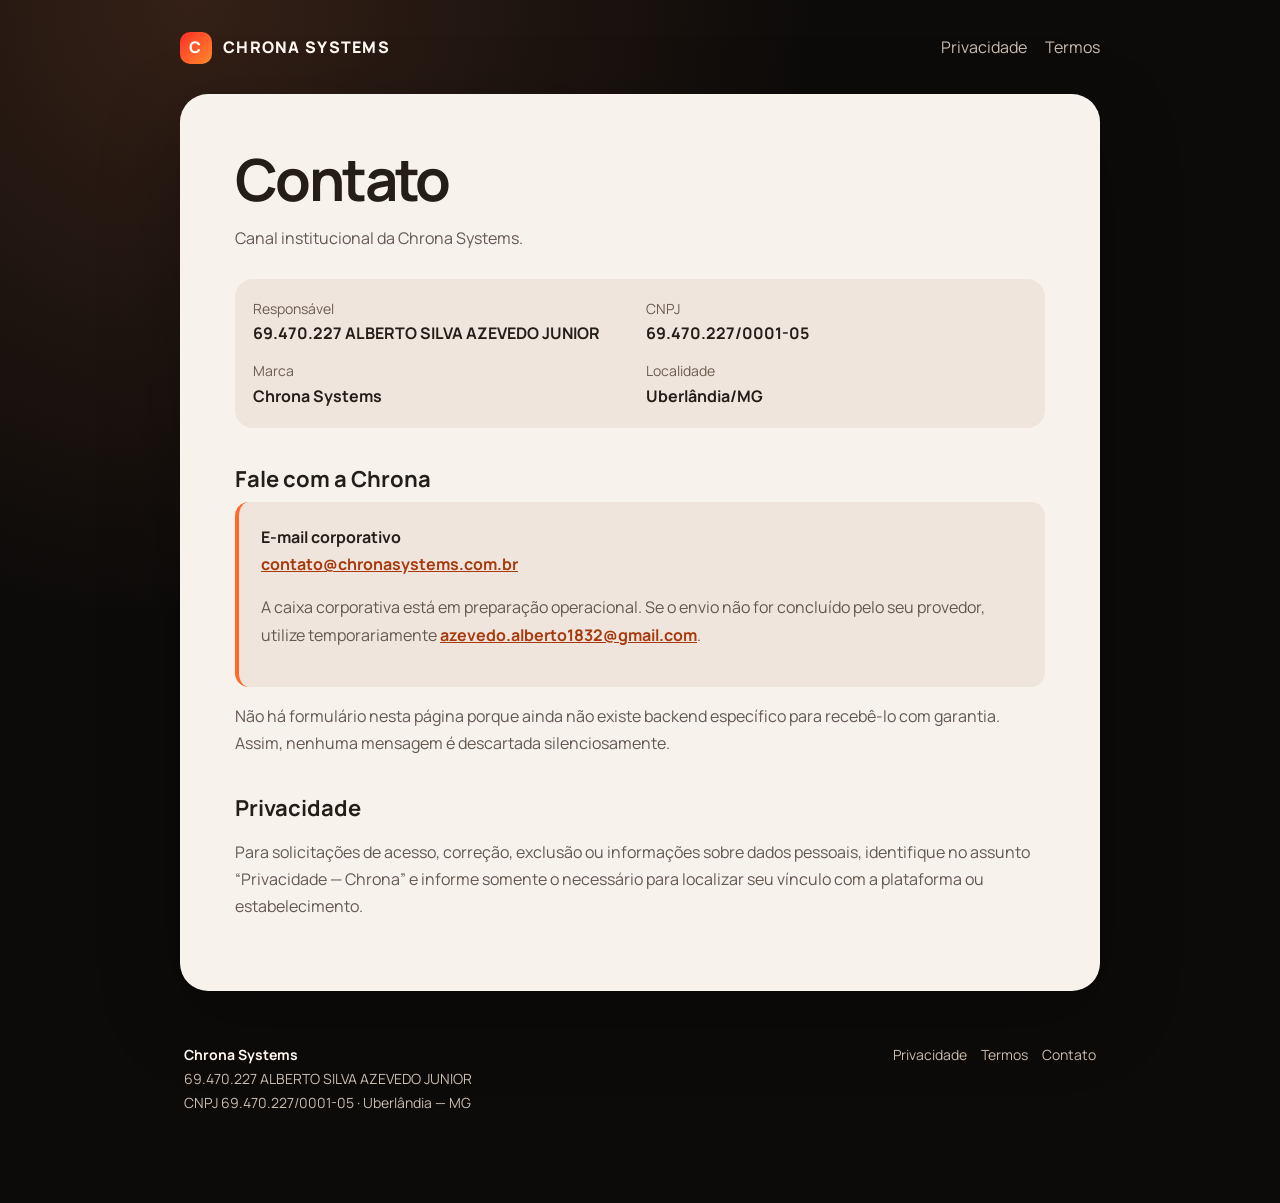
==== contato/index.html @ 660cf253 "feat: prepare Chrona for Meta business review" ====
<!doctype html><html lang="pt-BR"><head><meta charset="utf-8"><meta name="viewport" content="width=device-width,initial-scale=1"><meta name="description" content="Contato institucional da Chrona Systems, plataforma de agenda e gestão."><link rel="canonical" href="https://chronasystem.com.br/contato/"><title>Contato | Chrona Systems</title><link rel="preconnect" href="https://fonts.googleapis.com"><link rel="preconnect" href="https://fonts.gstatic.com" crossorigin><link href="https://fonts.googleapis.com/css2?family=Manrope:wght@400;600;700;800&display=swap" rel="stylesheet"><link rel="stylesheet" href="../legal.css"></head><body><div class="wrap"><header class="legal-header"><a class="brand" href="../"><span class="mark">C</span>CHRONA SYSTEMS</a><nav class="legal-nav"><a href="../politica-de-privacidade/">Privacidade</a><a href="../termos-de-uso/">Termos</a></nav></header><main><h1>Contato</h1><p class="meta">Canal institucional da Chrona Systems.</p><div class="identity"><div><span>Responsável</span><b>69.470.227 ALBERTO SILVA AZEVEDO JUNIOR</b></div><div><span>CNPJ</span><b>69.470.227/0001-05</b></div><div><span>Marca</span><b>Chrona Systems</b></div><div><span>Localidade</span><b>Uberlândia/MG</b></div></div><h2>Fale com a Chrona</h2><div class="contact-card"><strong>E-mail corporativo</strong><br><a href="mailto:contato@chronasystems.com.br">contato@chronasystems.com.br</a><p>A caixa corporativa está em preparação operacional. Se o envio não for concluído pelo seu provedor, utilize temporariamente <a href="mailto:azevedo.alberto1832@gmail.com?subject=Contato%20Chrona%20Systems">azevedo.alberto1832@gmail.com</a>.</p></div><p>Não há formulário nesta página porque ainda não existe backend específico para recebê-lo com garantia. Assim, nenhuma mensagem é descartada silenciosamente.</p><h2>Privacidade</h2><p>Para solicitações de acesso, correção, exclusão ou informações sobre dados pessoais, identifique no assunto “Privacidade — Chrona” e informe somente o necessário para localizar seu vínculo com a plataforma ou estabelecimento.</p></main><footer class="legal-footer"><div><strong>Chrona Systems</strong><br>69.470.227 ALBERTO SILVA AZEVEDO JUNIOR<br>CNPJ 69.470.227/0001-05 · Uberlândia — MG</div><nav><a href="../politica-de-privacidade/">Privacidade</a><a href="../termos-de-uso/">Termos</a><a href="../contato/">Contato</a></nav></footer></div></body></html>
---- legal.css ----
:root{color-scheme:dark;--bg:#0d0b0a;--card:#181411;--text:#fff8f2;--muted:#c8bbb0;--accent:#ff6a2a;--line:#3a2c23;--paper:#f7f2ec;--paper-text:#251d18}*{box-sizing:border-box}html{scroll-behavior:smooth}body{margin:0;background:radial-gradient(circle at 15% 0,#342016 0,var(--bg) 38%);color:var(--text);font:16px/1.7 Manrope,system-ui,sans-serif}.wrap{width:min(920px,calc(100% - 32px));margin:auto;padding:32px 0 64px}.legal-header{display:flex;align-items:center;justify-content:space-between;gap:20px}.brand{display:inline-flex;align-items:center;gap:11px;color:var(--text);text-decoration:none;font-weight:800;letter-spacing:.08em}.mark{display:grid;place-items:center;width:32px;height:32px;border-radius:10px;background:linear-gradient(135deg,#ff2f28,#ff8a2a);color:white}.legal-nav{display:flex;gap:18px;flex-wrap:wrap}.legal-nav a,.legal-footer a{color:var(--muted);text-decoration:none}.legal-nav a:hover,.legal-footer a:hover{color:var(--text)}main{margin-top:30px;padding:clamp(24px,5vw,54px);background:var(--paper);color:var(--paper-text);border:1px solid rgba(255,255,255,.12);border-radius:28px;box-shadow:0 24px 80px rgba(0,0,0,.28)}h1{font-size:clamp(34px,6vw,58px);line-height:1.04;letter-spacing:-.045em;margin:0 0 12px}h2{margin:38px 0 8px;font-size:22px;line-height:1.25}.meta,main p,main li{color:#65584f}main a{color:#a7390d;font-weight:700}main strong{color:var(--paper-text)}.identity{display:grid;grid-template-columns:repeat(2,minmax(0,1fr));gap:12px;margin:26px 0;padding:18px;border-radius:18px;background:#efe5dc}.identity span{display:block;color:#6c5c51;font-size:14px}.identity b{display:block;color:var(--paper-text)}.contact-card{padding:22px;border-left:4px solid var(--accent);border-radius:14px;background:#efe5dc}.legal-footer{display:grid;grid-template-columns:1.4fr 1fr;gap:24px;margin-top:28px;padding:24px 4px;color:var(--muted);font-size:14px}.legal-footer nav{display:flex;justify-content:flex-end;gap:14px;flex-wrap:wrap}.legal-footer strong{color:var(--text)}@media(max-width:680px){.legal-header{align-items:flex-start;flex-direction:column}.legal-nav{gap:12px}.identity,.legal-footer{grid-template-columns:1fr}.legal-footer nav{justify-content:flex-start}main{border-radius:20px}}
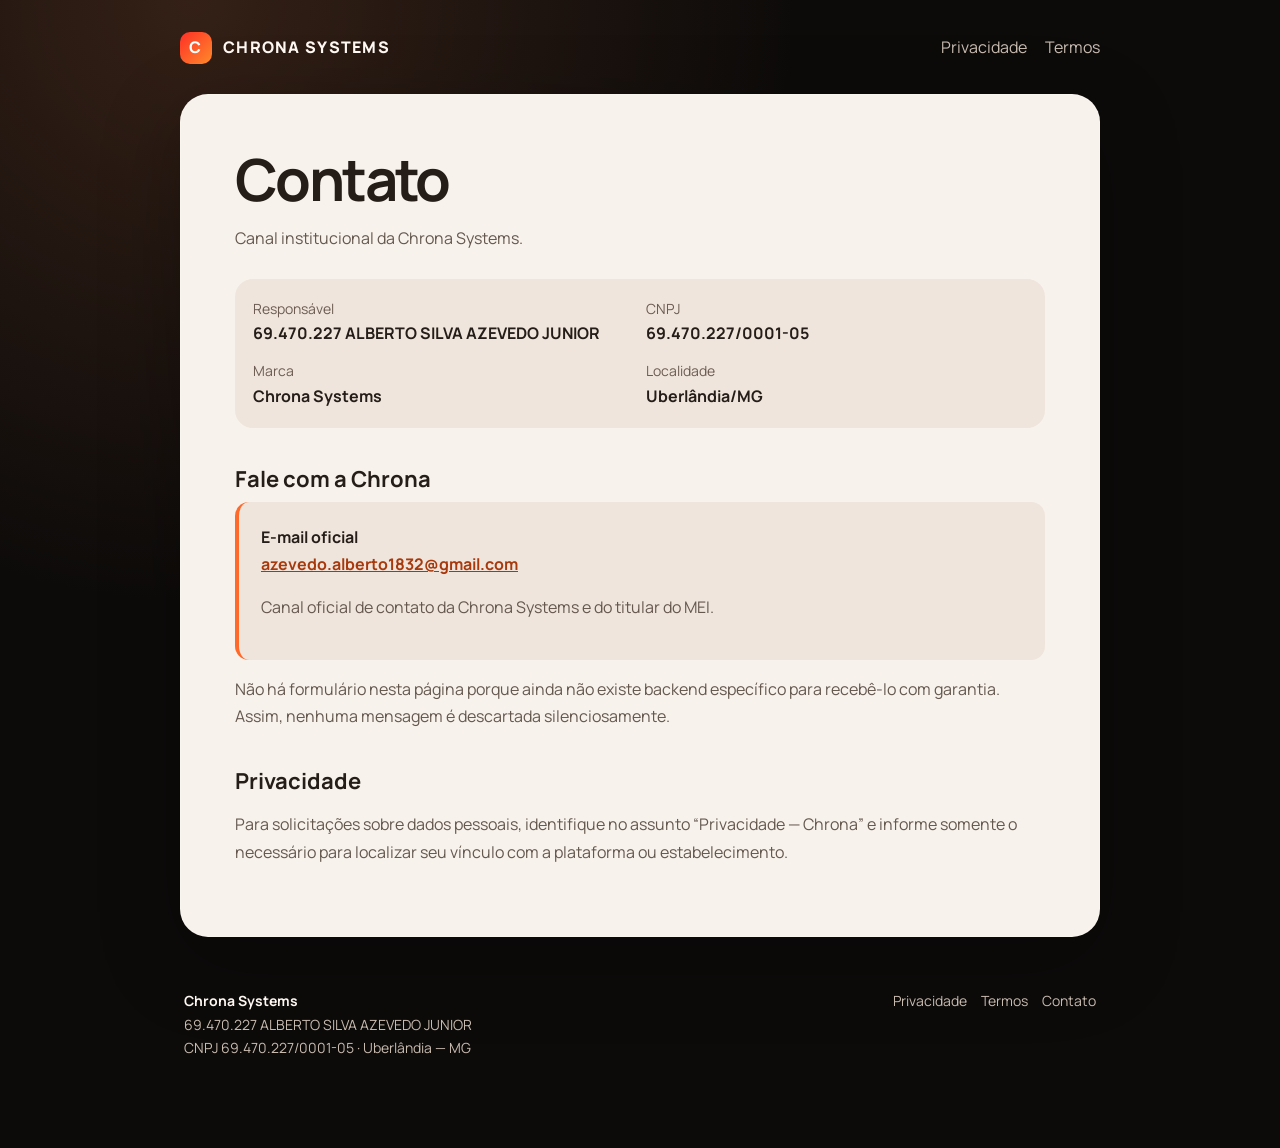
==== commit 7648b28b: "fix: use MEI official contact email" ====
--- a/contato/index.html
+++ b/contato/index.html
@@ -1 +1,3 @@
-<!doctype html><html lang="pt-BR"><head><meta charset="utf-8"><meta name="viewport" content="width=device-width,initial-scale=1"><meta name="description" content="Contato institucional da Chrona Systems, plataforma de agenda e gestão."><link rel="canonical" href="https://chronasystem.com.br/contato/"><title>Contato | Chrona Systems</title><link rel="preconnect" href="https://fonts.googleapis.com"><link rel="preconnect" href="https://fonts.gstatic.com" crossorigin><link href="https://fonts.googleapis.com/css2?family=Manrope:wght@400;600;700;800&display=swap" rel="stylesheet"><link rel="stylesheet" href="../legal.css"></head><body><div class="wrap"><header class="legal-header"><a class="brand" href="../"><span class="mark">C</span>CHRONA SYSTEMS</a><nav class="legal-nav"><a href="../politica-de-privacidade/">Privacidade</a><a href="../termos-de-uso/">Termos</a></nav></header><main><h1>Contato</h1><p class="meta">Canal institucional da Chrona Systems.</p><div class="identity"><div><span>Responsável</span><b>69.470.227 ALBERTO SILVA AZEVEDO JUNIOR</b></div><div><span>CNPJ</span><b>69.470.227/0001-05</b></div><div><span>Marca</span><b>Chrona Systems</b></div><div><span>Localidade</span><b>Uberlândia/MG</b></div></div><h2>Fale com a Chrona</h2><div class="contact-card"><strong>E-mail corporativo</strong><br><a href="mailto:contato@chronasystems.com.br">contato@chronasystems.com.br</a><p>A caixa corporativa está em preparação operacional. Se o envio não for concluído pelo seu provedor, utilize temporariamente <a href="mailto:azevedo.alberto1832@gmail.com?subject=Contato%20Chrona%20Systems">azevedo.alberto1832@gmail.com</a>.</p></div><p>Não há formulário nesta página porque ainda não existe backend específico para recebê-lo com garantia. Assim, nenhuma mensagem é descartada silenciosamente.</p><h2>Privacidade</h2><p>Para solicitações de acesso, correção, exclusão ou informações sobre dados pessoais, identifique no assunto “Privacidade — Chrona” e informe somente o necessário para localizar seu vínculo com a plataforma ou estabelecimento.</p></main><footer class="legal-footer"><div><strong>Chrona Systems</strong><br>69.470.227 ALBERTO SILVA AZEVEDO JUNIOR<br>CNPJ 69.470.227/0001-05 · Uberlândia — MG</div><nav><a href="../politica-de-privacidade/">Privacidade</a><a href="../termos-de-uso/">Termos</a><a href="../contato/">Contato</a></nav></footer></div></body></html>
+<!doctype html>
+<html lang="pt-BR"><head><meta charset="utf-8"><meta name="viewport" content="width=device-width,initial-scale=1"><meta name="description" content="Contato institucional da Chrona Systems, plataforma de agenda e gestão."><link rel="canonical" href="https://chronasystem.com.br/contato/"><title>Contato | Chrona Systems</title><link rel="preconnect" href="https://fonts.googleapis.com"><link rel="preconnect" href="https://fonts.gstatic.com" crossorigin><link href="https://fonts.googleapis.com/css2?family=Manrope:wght@400;600;700;800&display=swap" rel="stylesheet"><link rel="stylesheet" href="../legal.css"></head>
+<body><div class="wrap"><header class="legal-header"><a class="brand" href="../"><span class="mark">C</span>CHRONA SYSTEMS</a><nav class="legal-nav"><a href="../politica-de-privacidade/">Privacidade</a><a href="../termos-de-uso/">Termos</a></nav></header><main><h1>Contato</h1><p class="meta">Canal institucional da Chrona Systems.</p><div class="identity"><div><span>Responsável</span><b>69.470.227 ALBERTO SILVA AZEVEDO JUNIOR</b></div><div><span>CNPJ</span><b>69.470.227/0001-05</b></div><div><span>Marca</span><b>Chrona Systems</b></div><div><span>Localidade</span><b>Uberlândia/MG</b></div></div><h2>Fale com a Chrona</h2><div class="contact-card"><strong>E-mail oficial</strong><br><a href="mailto:azevedo.alberto1832@gmail.com?subject=Contato%20Chrona%20Systems">azevedo.alberto1832@gmail.com</a><p>Canal oficial de contato da Chrona Systems e do titular do MEI.</p></div><p>Não há formulário nesta página porque ainda não existe backend específico para recebê-lo com garantia. Assim, nenhuma mensagem é descartada silenciosamente.</p><h2>Privacidade</h2><p>Para solicitações sobre dados pessoais, identifique no assunto “Privacidade — Chrona” e informe somente o necessário para localizar seu vínculo com a plataforma ou estabelecimento.</p></main><footer class="legal-footer"><div><strong>Chrona Systems</strong><br>69.470.227 ALBERTO SILVA AZEVEDO JUNIOR<br>CNPJ 69.470.227/0001-05 · Uberlândia — MG</div><nav><a href="../politica-de-privacidade/">Privacidade</a><a href="../termos-de-uso/">Termos</a><a href="../contato/">Contato</a></nav></footer></div></body></html>
